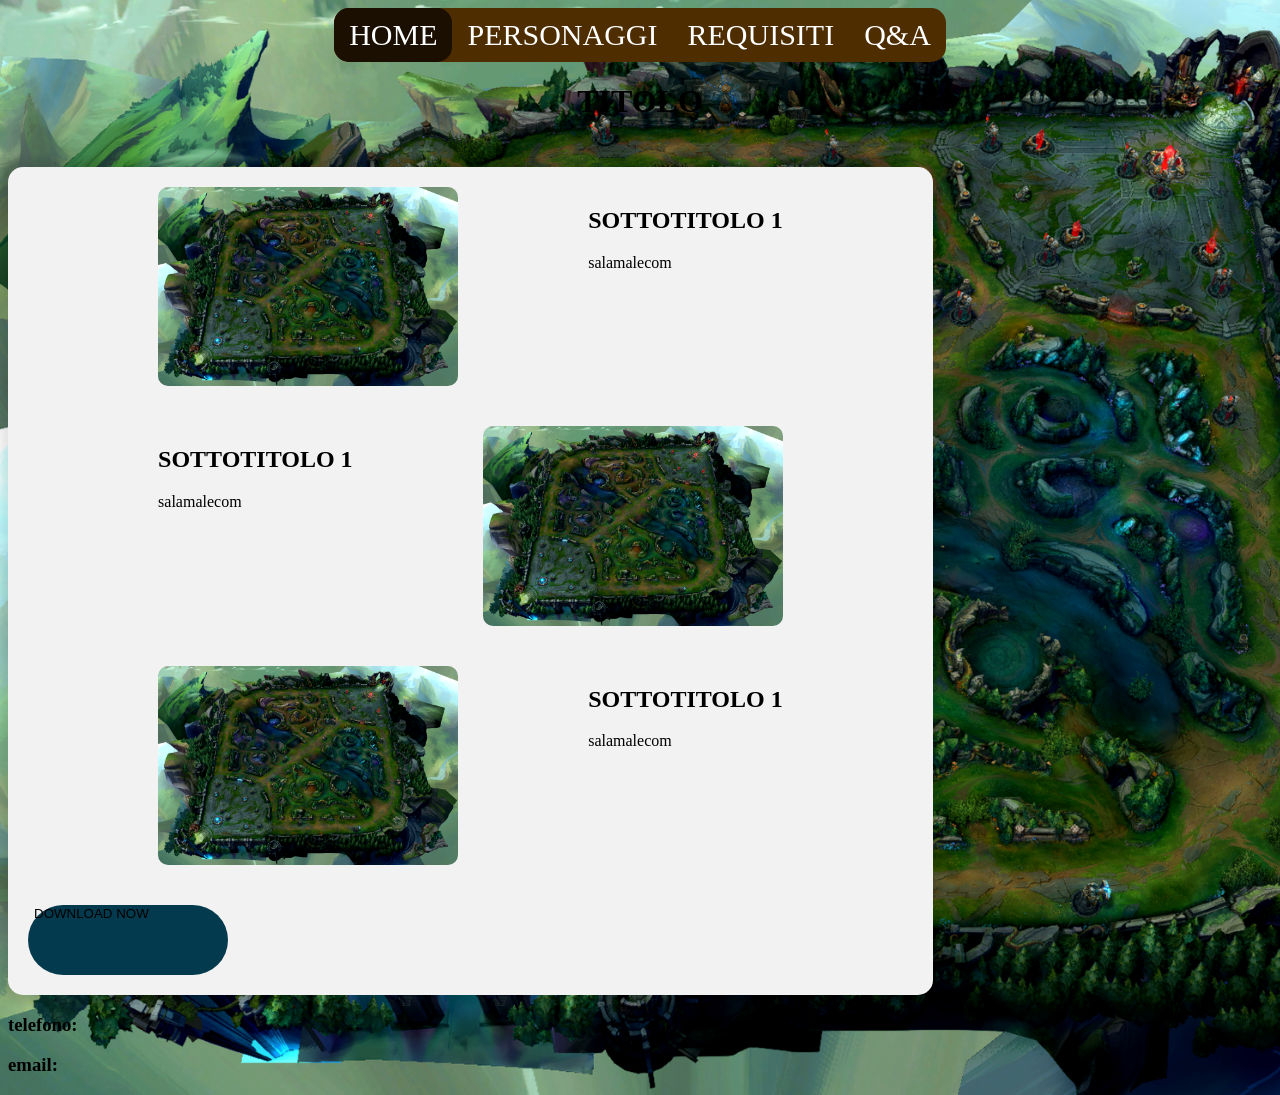
==== index.html @ b71a26d2 "secondo commit: aggiunta progetto" ====
<!--Traccia A - Press kit di un videogioco. Sito ufficiale di lancio di un videogioco
ideato dallo studente. Pagine suggerite: presentazione del gioco, schede dei
personaggi, requisiti di sistema, preordine, domande frequenti.
-->


<!DOCTYPE html>
<html lang="en">
<head>
    <meta charset="UTF-8">
    <meta name="viewport" content="width=device-width, initial-scale=1.0">
    <title>Document</title>
    <link rel="stylesheet" href="index.css">
</head>
<body>
    <header>
        <div class="nav-container">
            <nav class="navbar">
                <a href="" id="current-link">HOME</a>                         <!--home e preorder-->
                <a href="personaggi.html">PERSONAGGI</a>    <!--scheda personaggi-->
                <a href="requisiti.html">REQUISITI</a>      <!--system requirment-->
                <a href="q&a.html">Q&A</a>                  <!--Q&A-->
            </nav>
        </div>
        <h1 = class="page-title">
            TITOLO
        </h1>
    </header>

    <main class="main-text-container">
        <div class="paragraph-container">
            <img src="background.webp">
            <div>
                <h2>
                    SOTTOTITOLO 1
                </h2>
                <p>
                    salamalecom 
                </p>
            </div>
        </div>

        <div class="paragraph-container">
            <div>
                <h2>
                    SOTTOTITOLO 1
                </h2>
                <p>
                    salamalecom 
                </p>
            </div>
            <img src="background.webp">
        </div>

        <div class="paragraph-container">
            <img src="background.webp">
            <div>
                <h2>
                    SOTTOTITOLO 1
                </h2>
                <p>
                    salamalecom 
                </p>
            </div>
        </div>

        <button>DOWNLOAD NOW</button>

    </main>

    <footer>
        <div>
            <h3>telefono: </h3>
            <h3>email: </h3>

        </div>
    </footer>

    

</body>
</html>
---- index.css ----
body{
    background-image: url(background.webp);
    background-repeat: no-repeat;
    background-size: cover;
}

.nav-container{
    display: flex;
    justify-content: center;
}

.page-title{
    text-align: center;
    padding-bottom: 25px;
}


.navbar{    
    background-color: rgb(78, 45, 1);
    display: flex;
    justify-content:space-evenly;
    font-size: 30px;
    max-width: 700px;

    border-radius: 15px;
}

.navbar > a{    
    color: #ffffff;
    padding: 10px;
    padding-left: 15px;
    padding-right: 15px;
}

.navbar > a:hover{    
    background-color: rgb(26, 15, 0);
    transition-duration: 600ms;
    border-radius: 15px;
}

a{
    text-decoration: none;
}

#current-link{
    background-color: rgb(26, 15, 0);
    border-radius: 15px;
}

.main-text-container{
    background-color: rgb(243, 242, 242);
    box-shadow: 0px 0px 8px 8px rgba(0, 0, 0, 0.1) /*offset x, offset y, blur, colore*/;
    width: 70%;
    min-width: 600px;
    justify-self: center;
    border-radius: 15px;
    padding: 20px;
}

.paragraph-container{
    display: flex;
    justify-content:space-evenly;
    padding-bottom: 40px;

}

.paragraph-container > img{
    border-radius: 10px;
    max-width: 300px;
}

button{
    border-radius:40px;
    border: none;
    background-color: #033a4e;
    display: flex;
    justify-self: center;
    height: 70px;
    width: 200px;
        
}


.main-character-container{
    display: flex;
    justify-content: space-evenly;
    max-width: 80%;
    min-width: 600px;
    margin-left: 10%;
    margin-right: 10%;
    border-radius: 15px;
    padding: 20px;
}

.character-container{
    background-color: rgb(243, 242, 242);
    box-shadow: 0px 0px 6px 6px rgba(0, 0, 0, 0.1) /*offset x, offset y, blur, colore*/;
    width: 400px;
    height: 320px;
    border-radius: 30px;
}

.character-title{
    justify-self: center;
    font-size: xx-large;
}

.character-container > img{
    display: flex;
    justify-self: center;
    border-radius: 15px;
    width: 90%;
}


.requirment-container{
    display: flex;
    justify-content: center;
    margin-left: 10%;
    margin-right: 10%;
}
table{
    width: 100%;
    border: #000000 solid 1px;
    border-collapse: collapse;
    margin-top: 15px;
    text-align: center;
    background-color: #033a4e;
    color: white;
    font-weight: 200;
}

thead, th, tr, td{
    border: #000000 solid 1px;
}
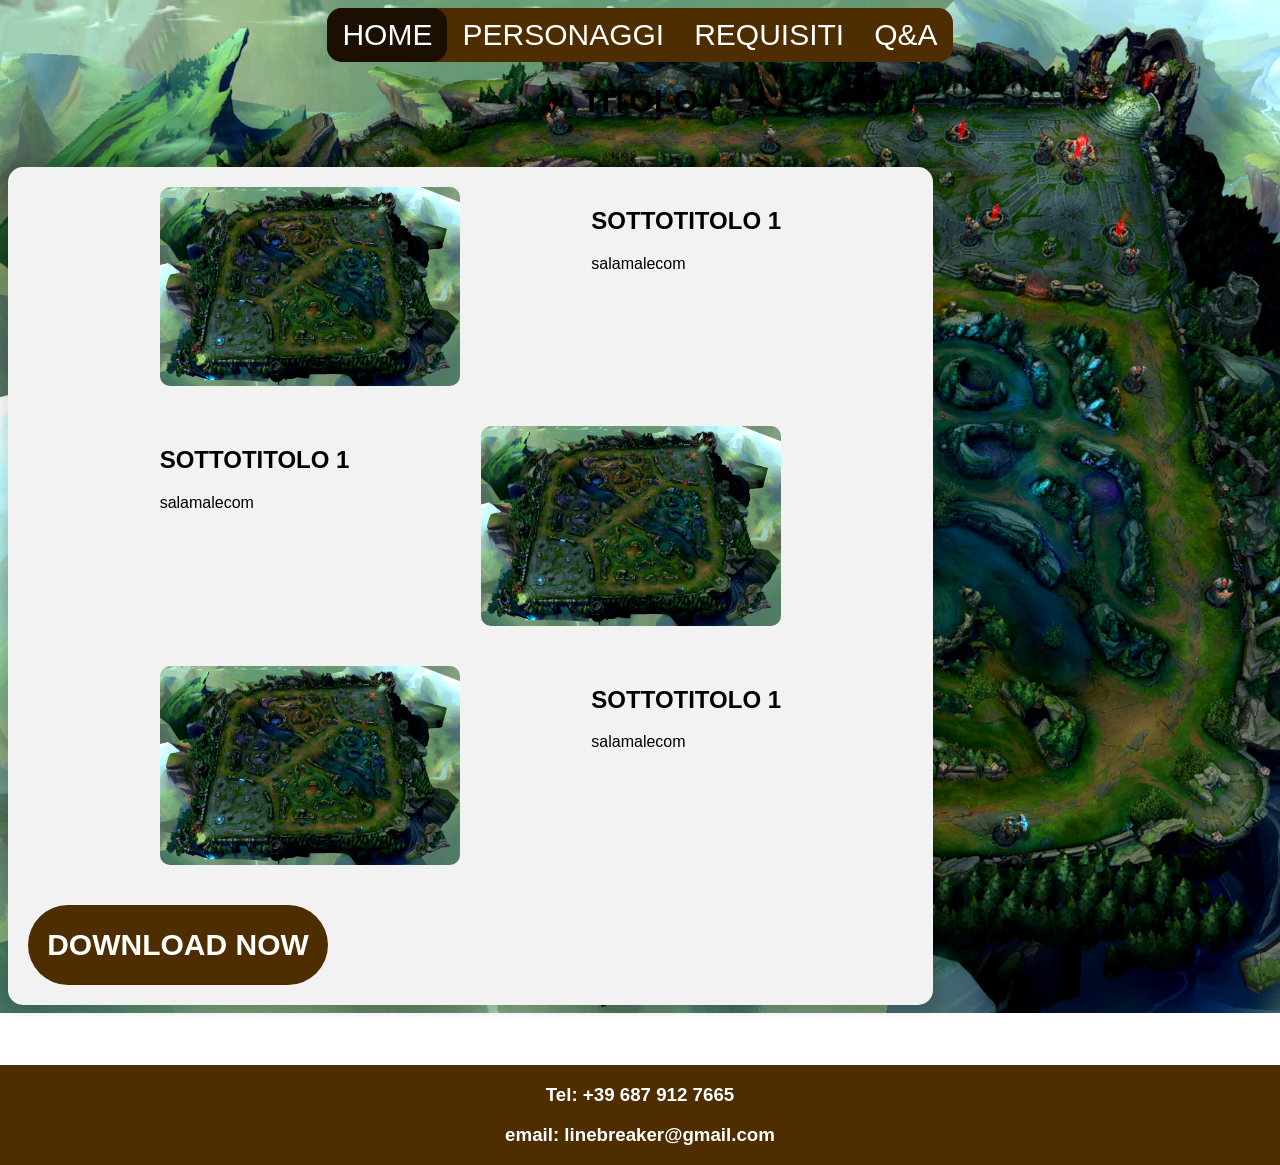
==== commit 2df720d8: "terzo commit: major update per il footer" ====
--- a/index.html
+++ b/index.html
@@ -5,7 +5,7 @@
 
 
 <!DOCTYPE html>
-<html lang="en">
+<html lang="it">
 <head>
     <meta charset="UTF-8">
     <meta name="viewport" content="width=device-width, initial-scale=1.0">
@@ -64,14 +64,14 @@
             </div>
         </div>
 
-        <button>DOWNLOAD NOW</button>
+        <button class="download-button">DOWNLOAD NOW</button>
 
     </main>
 
     <footer>
-        <div>
-            <h3>telefono: </h3>
-            <h3>email: </h3>
+        <div class="contacts-container">
+            <h3>Tel: +39 687 912 7665</h3>
+            <h3>email: linebreaker@gmail.com</h3>
 
         </div>
     </footer>
--- a/index.css
+++ b/index.css
@@ -2,6 +2,7 @@
     background-image: url(background.webp);
     background-repeat: no-repeat;
     background-size: cover;
+    font-family: 'Lucida Sans', 'Lucida Sans Regular', 'Lucida Grande', 'Lucida Sans Unicode', Geneva, Verdana, sans-serif;
 }
 
 .nav-container{
@@ -69,15 +70,35 @@
     max-width: 300px;
 }
 
-button{
+.download-button{
     border-radius:40px;
     border: none;
-    background-color: #033a4e;
+    background-color: rgb(78, 45, 1);
+    height: 80px;
+    width: 300px;
     display: flex;
+    align-items: center;
+    justify-content: center; 
     justify-self: center;
-    height: 70px;
-    width: 200px;
-        
+    font-size: 30px;
+    font-weight: bolder;
+    color: #ffffff;
+}
+
+.download-button:hover{
+    border-radius:20px;
+    border: none;
+    background-color: rgb(26, 15, 0);
+    transition-duration: 300ms;
+    height: 80px;
+    width: 300px;
+    display: flex;
+    align-items: center;
+    justify-content: center; 
+    justify-self: center;
+    font-size: 30px;
+    font-weight: bolder;
+    color: #ffffff;
 }
 
 
@@ -93,7 +114,18 @@
 }
 
 .character-container{
-    background-color: rgb(243, 242, 242);
+    background-color: rgb(78, 45, 1);
+    color: #ffffff;
+    box-shadow: 0px 0px 6px 6px rgba(0, 0, 0, 0.1) /*offset x, offset y, blur, colore*/;
+    width: 400px;
+    height: 320px;
+    border-radius: 30px;
+}
+
+.character-container:hover{
+    background-color: rgb(26, 15, 0);
+    color: #ffffff;
+    transition-duration: 250ms;
     box-shadow: 0px 0px 6px 6px rgba(0, 0, 0, 0.1) /*offset x, offset y, blur, colore*/;
     width: 400px;
     height: 320px;
@@ -119,6 +151,8 @@
     margin-left: 10%;
     margin-right: 10%;
 }
+
+
 table{
     width: 100%;
     border: #000000 solid 1px;
@@ -132,4 +166,14 @@
 
 thead, th, tr, td{
     border: #000000 solid 1px;
+}
+
+.contacts-container{
+    margin-top: 60px;
+    background-color: rgb(78, 45, 1);
+    color: #ffffff;
+    position: absolute;
+    right: 0;
+    left: 0;
+    text-align: center;
 }
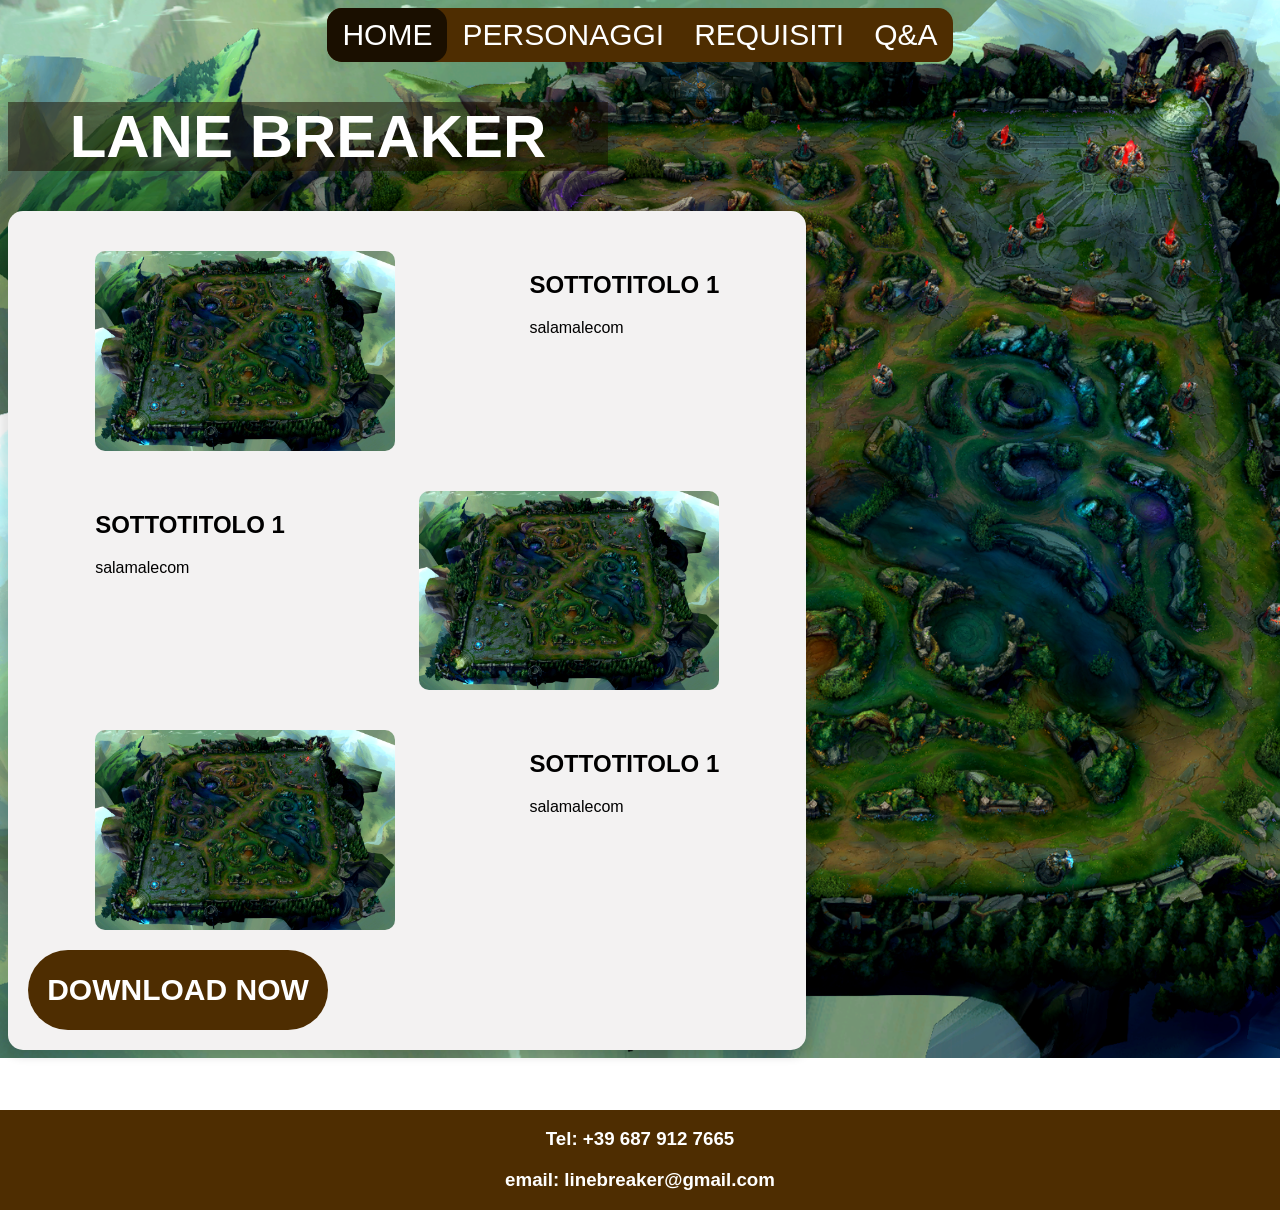
==== commit ec0abda4: "quarto commit: title e download button aggiornati" ====
--- a/index.html
+++ b/index.html
@@ -23,7 +23,7 @@
             </nav>
         </div>
         <h1 = class="page-title">
-            TITOLO
+            LANE BREAKER
         </h1>
     </header>
 
--- a/index.css
+++ b/index.css
@@ -11,8 +11,14 @@
 }
 
 .page-title{
-    text-align: center;
-    padding-bottom: 25px;
+    color: #ffffff;
+    width: 600px;
+    font-size: 60px;
+    background-color: rgb(26, 15, 0, 0.5);
+    display: flex;
+    align-items: center;
+    justify-content: center; 
+    justify-self: center;    
 }
 
 
@@ -51,18 +57,19 @@
 .main-text-container{
     background-color: rgb(243, 242, 242);
     box-shadow: 0px 0px 8px 8px rgba(0, 0, 0, 0.1) /*offset x, offset y, blur, colore*/;
-    width: 70%;
+    width: 60%;
     min-width: 600px;
     justify-self: center;
     border-radius: 15px;
     padding: 20px;
+    margin-top: 2%;
 }
 
 .paragraph-container{
     display: flex;
-    justify-content:space-evenly;
-    padding-bottom: 40px;
-
+    justify-content:space-around;
+    padding-top: 20px;
+    padding-bottom: 20px;
 }
 
 .paragraph-container > img{
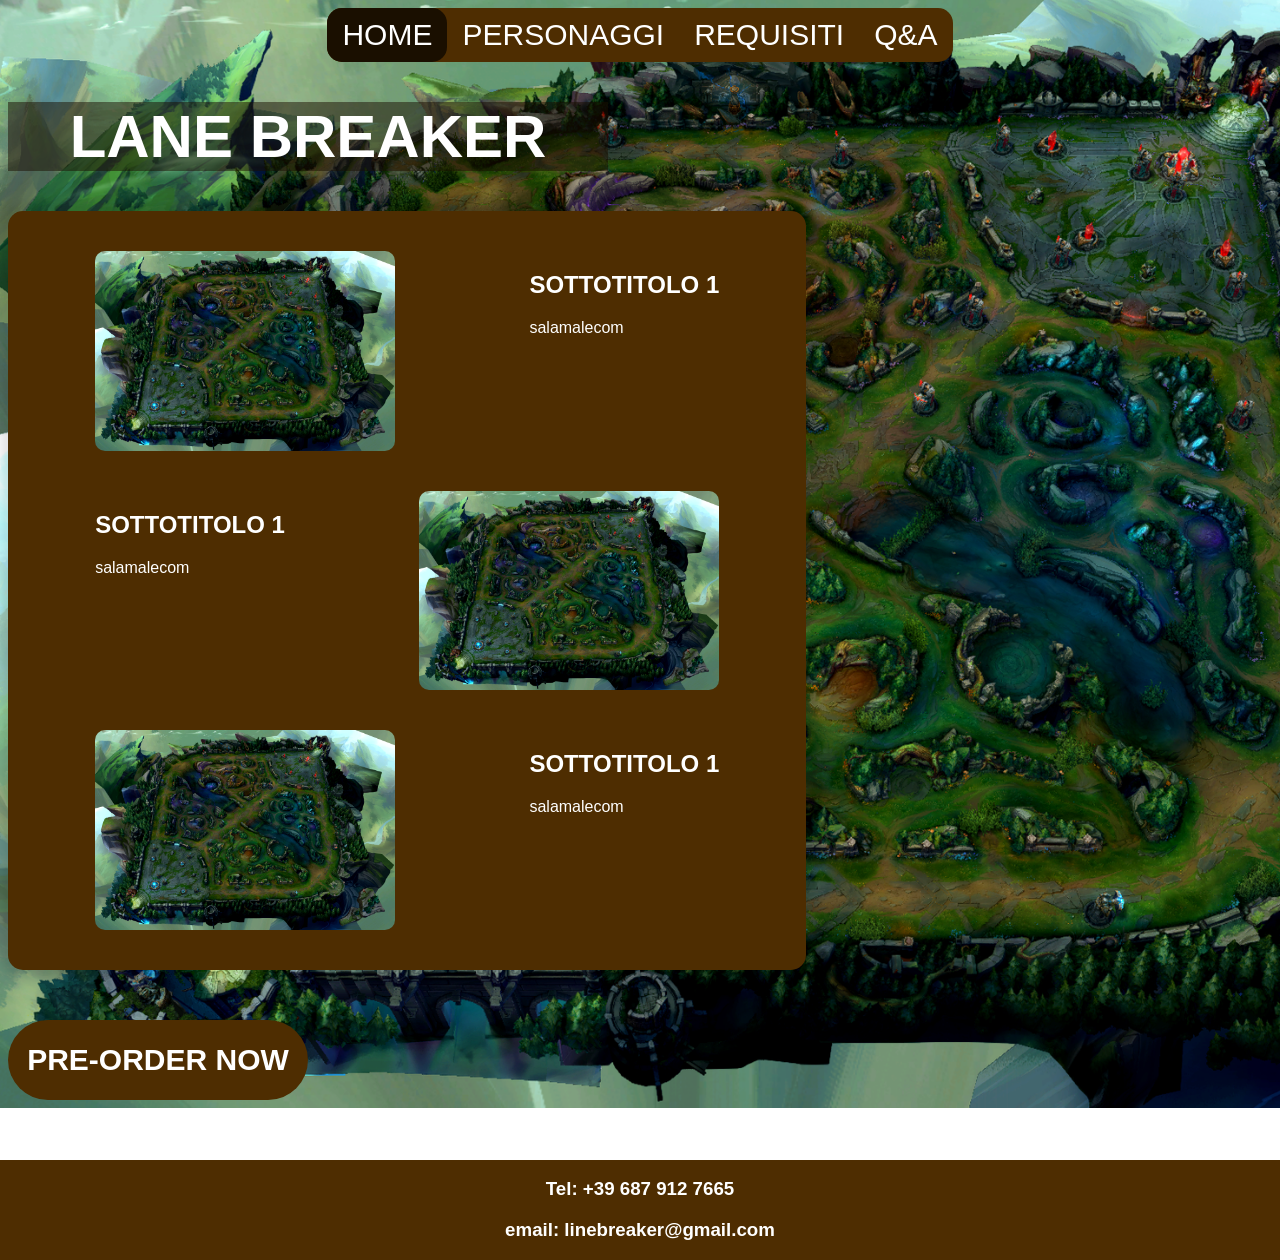
==== commit 1399ebef: "quinto commit: aggiornati i link relativi per css e immagini" ====
--- a/index.html
+++ b/index.html
@@ -10,13 +10,13 @@
     <meta charset="UTF-8">
     <meta name="viewport" content="width=device-width, initial-scale=1.0">
     <title>Document</title>
-    <link rel="stylesheet" href="index.css">
+    <link rel="stylesheet" href="css/index.css">
 </head>
 <body>
     <header>
         <div class="nav-container">
             <nav class="navbar">
-                <a href="" id="current-link">HOME</a>                         <!--home e preorder-->
+                <a href="" id="current-link">HOME</a>       <!--home e preorder-->
                 <a href="personaggi.html">PERSONAGGI</a>    <!--scheda personaggi-->
                 <a href="requisiti.html">REQUISITI</a>      <!--system requirment-->
                 <a href="q&a.html">Q&A</a>                  <!--Q&A-->
@@ -29,7 +29,7 @@
 
     <main class="main-text-container">
         <div class="paragraph-container">
-            <img src="background.webp">
+            <img src="img/background.webp">
             <div>
                 <h2>
                     SOTTOTITOLO 1
@@ -49,11 +49,11 @@
                     salamalecom 
                 </p>
             </div>
-            <img src="background.webp">
+            <img src="img/background.webp">
         </div>
 
         <div class="paragraph-container">
-            <img src="background.webp">
+            <img src="img/background.webp">
             <div>
                 <h2>
                     SOTTOTITOLO 1
@@ -64,9 +64,13 @@
             </div>
         </div>
 
-        <button class="download-button">DOWNLOAD NOW</button>
+        
 
     </main>
+
+    <section>
+        <button class="pre-order-button">PRE-ORDER NOW</button>
+    </section>
 
     <footer>
         <div class="contacts-container">
--- a/css/index.css
+++ b/css/index.css
@@ -0,0 +1,195 @@
+body{
+    background-image: url("../img/background.webp");
+    background-repeat: no-repeat;
+    background-size: cover;
+    font-family: 'Lucida Sans', 'Lucida Sans Regular', 'Lucida Grande', 'Lucida Sans Unicode', Geneva, Verdana, sans-serif;
+}
+
+.nav-container{
+    display: flex;
+    justify-content: center;
+}
+
+.page-title{
+    color: #ffffff;
+    width: 600px;
+    font-size: 60px;
+    background-color: rgb(26, 15, 0, 0.5);
+    display: flex;
+    align-items: center;
+    justify-content: center; 
+    justify-self: center;    
+}
+
+
+.navbar{    
+    background-color: rgb(78, 45, 1);
+    display: flex;
+    justify-content:space-evenly;
+    font-size: 30px;
+    max-width: 700px;
+
+    border-radius: 15px;
+}
+
+.navbar > a{    
+    color: #ffffff;
+    padding: 10px;
+    padding-left: 15px;
+    padding-right: 15px;
+}
+
+.navbar > a:hover{    
+    background-color: rgb(26, 15, 0);
+    transition-duration: 600ms;
+    border-radius: 15px;
+}
+
+a{
+    text-decoration: none;
+}
+
+#current-link{
+    background-color: rgb(26, 15, 0);
+    border-radius: 15px;
+}
+
+.main-text-container{
+    background-color: rgb(78, 45, 1);
+    box-shadow: 0px 0px 8px 8px rgba(0, 0, 0, 0.1) /*offset x, offset y, blur, colore*/;
+    width: 60%;
+    min-width: 600px;
+    justify-self: center;
+    border-radius: 15px;
+    padding: 20px;
+    margin-top: 2%;
+}
+
+.paragraph-container{
+    color: #ffffff;
+    display: flex;
+    justify-content:space-around;
+    padding-top: 20px;
+    padding-bottom: 20px;
+}
+
+.paragraph-container > img{
+    border-radius: 10px;
+    max-width: 300px;
+}
+
+.pre-order-button{
+    border-radius:40px;
+    border: none;
+    background-color: rgb(78, 45, 1);
+    height: 80px;
+    width: 300px;
+    display: flex;
+    align-items: center;
+    justify-content: center; 
+    justify-self: center;
+    font-size: 30px;
+    font-weight: bolder;
+    color: #ffffff;
+    margin-top: 50px
+}
+
+.pre-order-button:hover{
+    border-radius:20px;
+    border: none;
+    background-color: rgb(26, 15, 0);
+    transition-duration: 300ms;
+    height: 80px;
+    width: 300px;
+    display: flex;
+    align-items: center;
+    justify-content: center; 
+    justify-self: center;
+    font-size: 30px;
+    font-weight: bolder;
+    color: #ffffff;
+    margin-top: 50px
+}
+
+
+.main-character-container{
+    display: flex;
+    justify-content: space-evenly;
+    max-width: 80%;
+    min-width: 600px;
+    margin-left: 10%;
+    margin-right: 10%;
+    border-radius: 15px;
+    padding: 20px;
+}
+
+.character-container{
+    background-color: rgb(78, 45, 1);
+    color: #ffffff;
+    box-shadow: 0px 0px 6px 6px rgba(0, 0, 0, 0.1) /*offset x, offset y, blur, colore*/;
+    width: 400px;
+    height: 320px;
+    border-radius: 30px;
+}
+
+.character-container:hover{
+    background-color: rgb(26, 15, 0);
+    color: #ffffff;
+    transition-duration: 250ms;
+    box-shadow: 0px 0px 6px 6px rgba(0, 0, 0, 0.1) /*offset x, offset y, blur, colore*/;
+    width: 400px;
+    height: 320px;
+    border-radius: 30px;
+}
+
+.character-title{
+    justify-self: center;
+    font-size: xx-large;
+}
+
+.character-container > img{
+    display: flex;
+    justify-self: center;
+    border-radius: 15px;
+    width: 90%;
+}
+
+.requirment-container{
+    display: flex;
+    justify-content: center;
+    margin-left: 10%;
+    margin-right: 10%;
+}
+
+
+table{
+    width: 100%;
+    border: #000000 solid 1px;
+    border-collapse: collapse;
+    margin-top: 15px;
+    text-align: center;
+    background-color: rgb(78, 45, 1);
+    color: white;
+    font-weight: 200;
+    font-size: 30px;
+}
+
+thead, th, tr, td{
+    font-family: 'Franklin Gothic Medium', 'Arial Narrow', Arial, sans-serif;
+    border: #000000 solid 1px;
+    padding: 10px;
+}
+
+tbody tr:nth-child(odd){
+    background-color: rgb(89, 45, 1);
+}
+
+.contacts-container{
+    margin-top: 60px;
+    background-color: rgb(78, 45, 1);
+    color: #ffffff;
+    position: absolute;
+    right: 0;
+    left: 0;
+    text-align: center;
+}
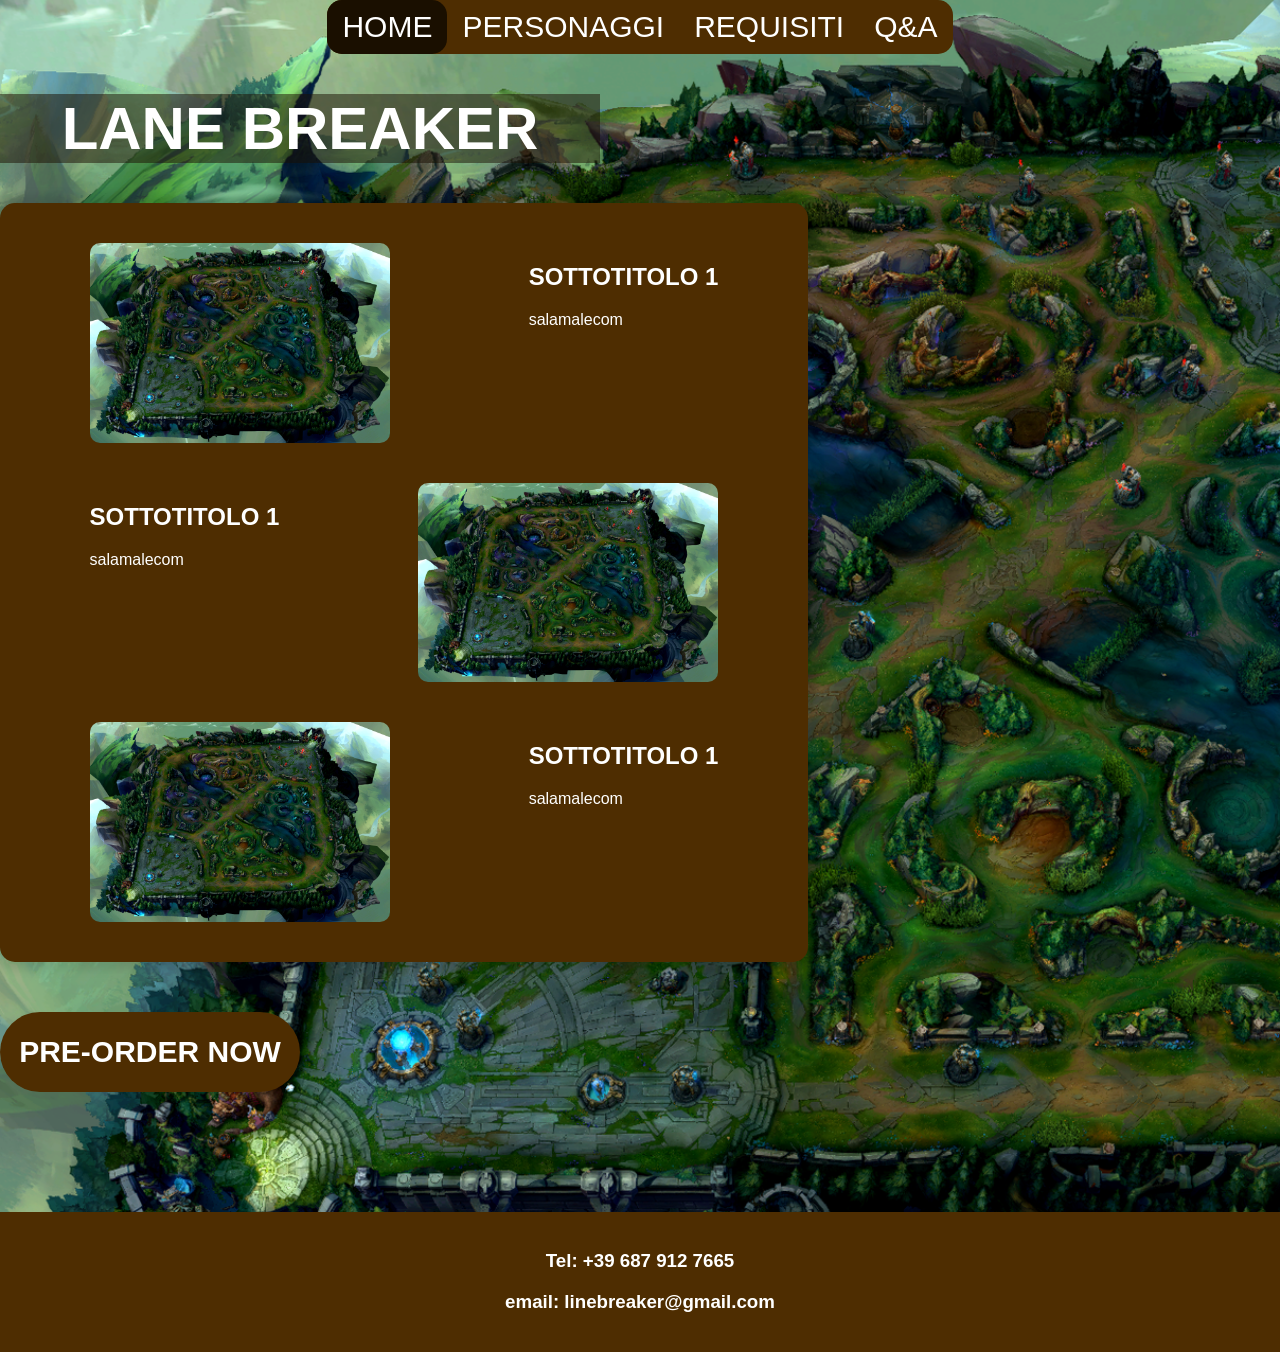
==== commit d70aed8e: "sesto commit: aggiunto il form q&a" ====
--- a/index.html
+++ b/index.html
@@ -22,7 +22,7 @@
                 <a href="q&a.html">Q&A</a>                  <!--Q&A-->
             </nav>
         </div>
-        <h1 = class="page-title">
+        <h1 class="page-title">
             LANE BREAKER
         </h1>
     </header>
@@ -72,12 +72,9 @@
         <button class="pre-order-button">PRE-ORDER NOW</button>
     </section>
 
-    <footer>
-        <div class="contacts-container">
+    <footer class="contacts-container">
             <h3>Tel: +39 687 912 7665</h3>
             <h3>email: linebreaker@gmail.com</h3>
-
-        </div>
     </footer>
 
     
--- a/css/index.css
+++ b/css/index.css
@@ -3,6 +3,8 @@
     background-repeat: no-repeat;
     background-size: cover;
     font-family: 'Lucida Sans', 'Lucida Sans Regular', 'Lucida Grande', 'Lucida Sans Unicode', Geneva, Verdana, sans-serif;
+    margin: 0%;
+
 }
 
 .nav-container{
@@ -185,11 +187,64 @@
 }
 
 .contacts-container{
-    margin-top: 60px;
-    background-color: rgb(78, 45, 1);
-    color: #ffffff;
-    position: absolute;
-    right: 0;
-    left: 0;
+    margin-top: 120px;
+    background-color: rgb(78, 45, 1);
+    color: #ffffff;
     text-align: center;
+    padding: 20px 0;
+}
+
+.form-container{
+    color: white;
+
+}
+
+.information-container{
+    padding: 10px;
+    display: flex;
+    justify-content:space-evenly;
+}
+
+.text-container{
+    padding-top: 100px;
+    display: grid;
+    justify-content: center;
+}
+
+textarea{
+    max-width: 100%;
+    width: 400px;
+}
+
+.form-button{
+    border-radius:40px;
+    border: none;
+    background-color: rgb(26, 15, 0);
+    height: 80px;
+    width: 300px;
+    display: flex;
+    align-items: center;
+    justify-content: center; 
+    justify-self: center;
+    font-size: 30px;
+    font-weight: bolder;
+    color: #ffffff;
+    margin-top: 200px
+}
+
+.form-button:hover{
+    border-radius:20px;
+    border: none;
+    background-color: rgba(96, 56, 0, 0.745);
+    transition-duration: 300ms;
+    height: 80px;
+    width: 300px;
+    display: flex;
+    align-items: center;
+    justify-content: center; 
+    justify-self: center;
+    font-size: 30px;
+    font-weight: bolder;
+    color: #ffffff;
+    margin-top: 200px
 }
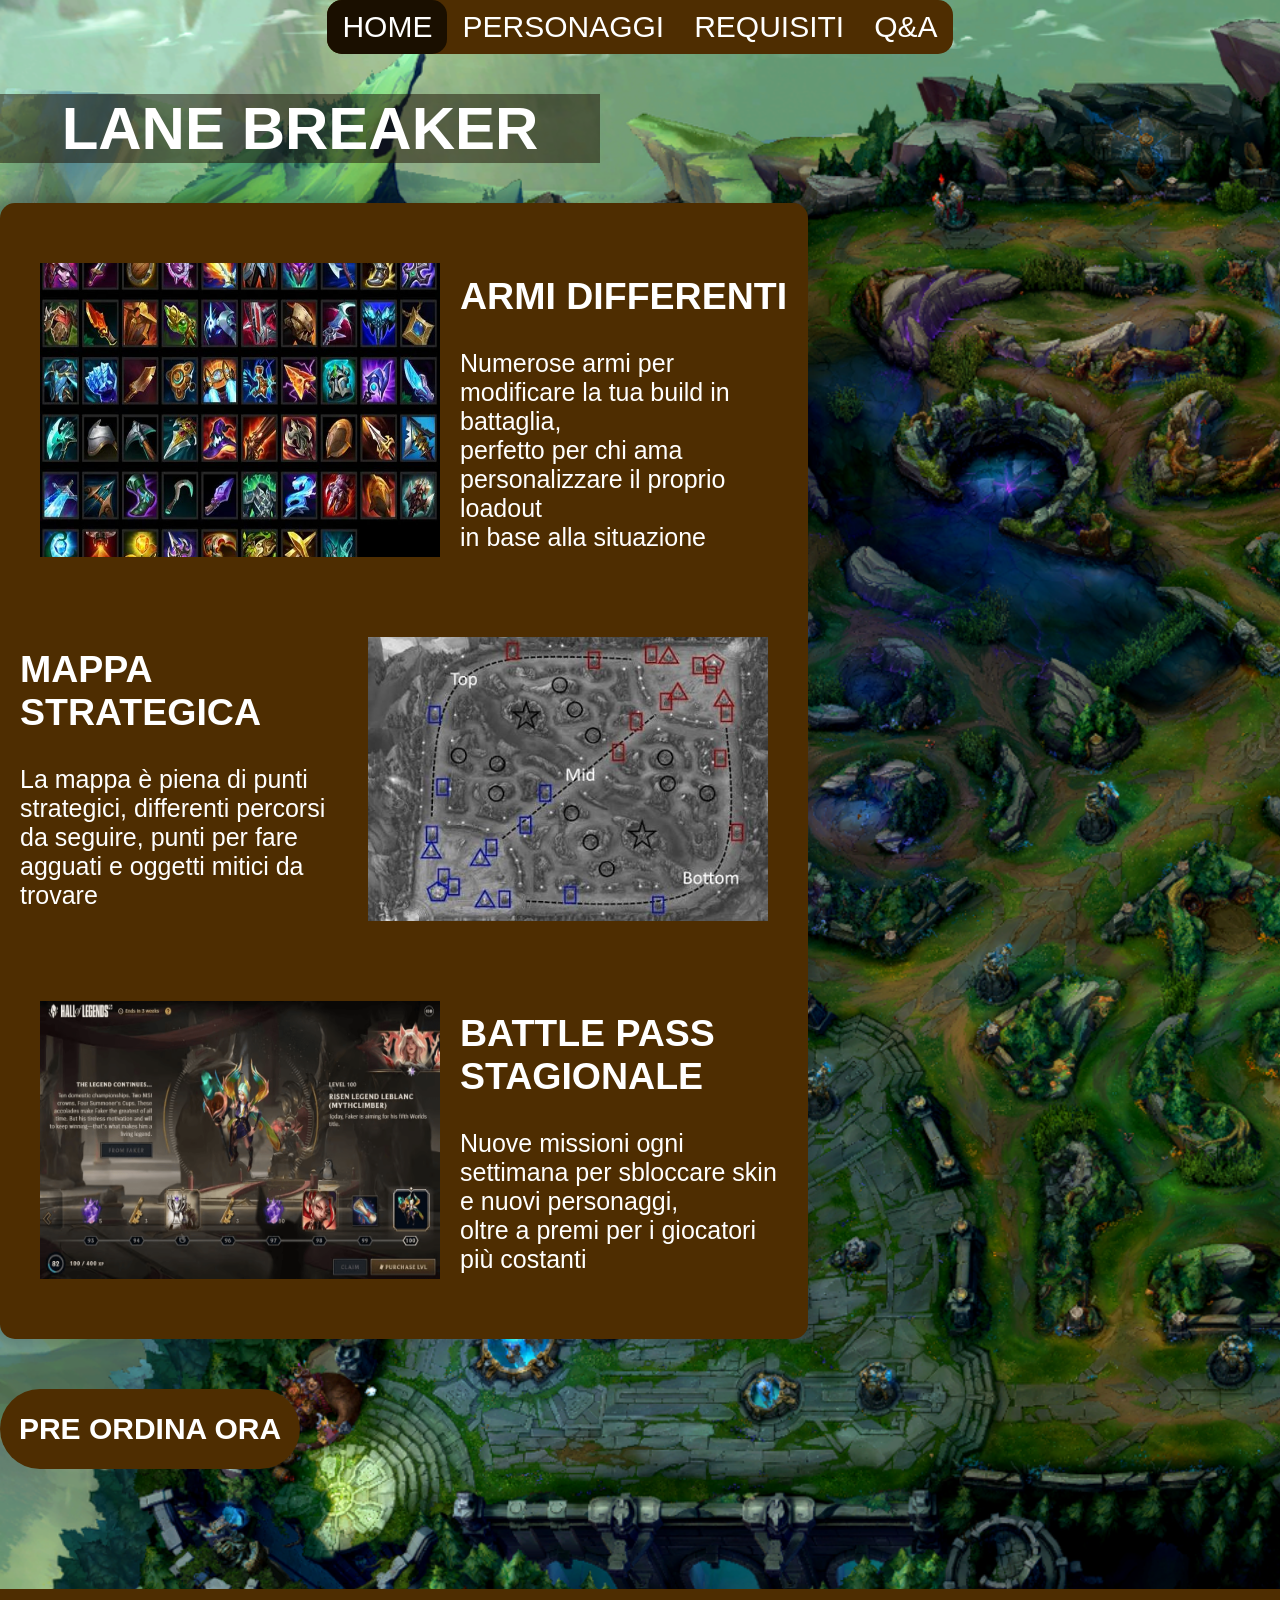
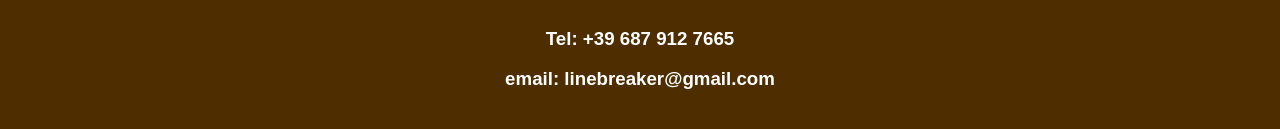
==== commit d78d79d8: "ottavo commit: aggiunte nuove immaigni per la home e descrizioni" ====
--- a/index.html
+++ b/index.html
@@ -29,13 +29,15 @@
 
     <main class="main-text-container">
         <div class="paragraph-container">
-            <img src="img/background.webp">
+            <img src="img/weapon_showcase.jpg">
             <div>
                 <h2>
-                    SOTTOTITOLO 1
+                     ARMI DIFFERENTI   
                 </h2>
                 <p>
-                    salamalecom 
+                    Numerose armi per modificare la tua build in battaglia, <br>
+                    perfetto per chi ama personalizzare il proprio loadout  <br>
+                    in base alla situazione
                 </p>
             </div>
         </div>
@@ -43,23 +45,25 @@
         <div class="paragraph-container">
             <div>
                 <h2>
-                    SOTTOTITOLO 1
+                    MAPPA STRATEGICA
                 </h2>
                 <p>
-                    salamalecom 
+                    La mappa è piena di punti strategici, differenti percorsi <br>
+                    da seguire, punti per fare agguati e oggetti mitici da trovare <br>
                 </p>
             </div>
-            <img src="img/background.webp">
+            <img src="img/strategic_map.jpg">
         </div>
 
         <div class="paragraph-container">
-            <img src="img/background.webp">
+            <img src="img/battle_pass.png">
             <div>
                 <h2>
-                    SOTTOTITOLO 1
+                    BATTLE PASS STAGIONALE
                 </h2>
                 <p>
-                    salamalecom 
+                    Nuove missioni ogni settimana per sbloccare skin e nuovi personaggi,<br>
+                    oltre a premi per i giocatori più costanti 
                 </p>
             </div>
         </div>
@@ -69,7 +73,7 @@
     </main>
 
     <section>
-        <button class="pre-order-button">PRE-ORDER NOW</button>
+        <button class="pre-order-button">PRE ORDINA ORA</button>
     </section>
 
     <footer class="contacts-container">
--- a/css/index.css
+++ b/css/index.css
@@ -71,13 +71,15 @@
     color: #ffffff;
     display: flex;
     justify-content:space-around;
+    font-size: 25px;
     padding-top: 20px;
     padding-bottom: 20px;
 }
 
 .paragraph-container > img{
     border-radius: 10px;
-    max-width: 300px;
+    max-width: 400px;
+    padding: 20px;
 }
 
 .pre-order-button{
